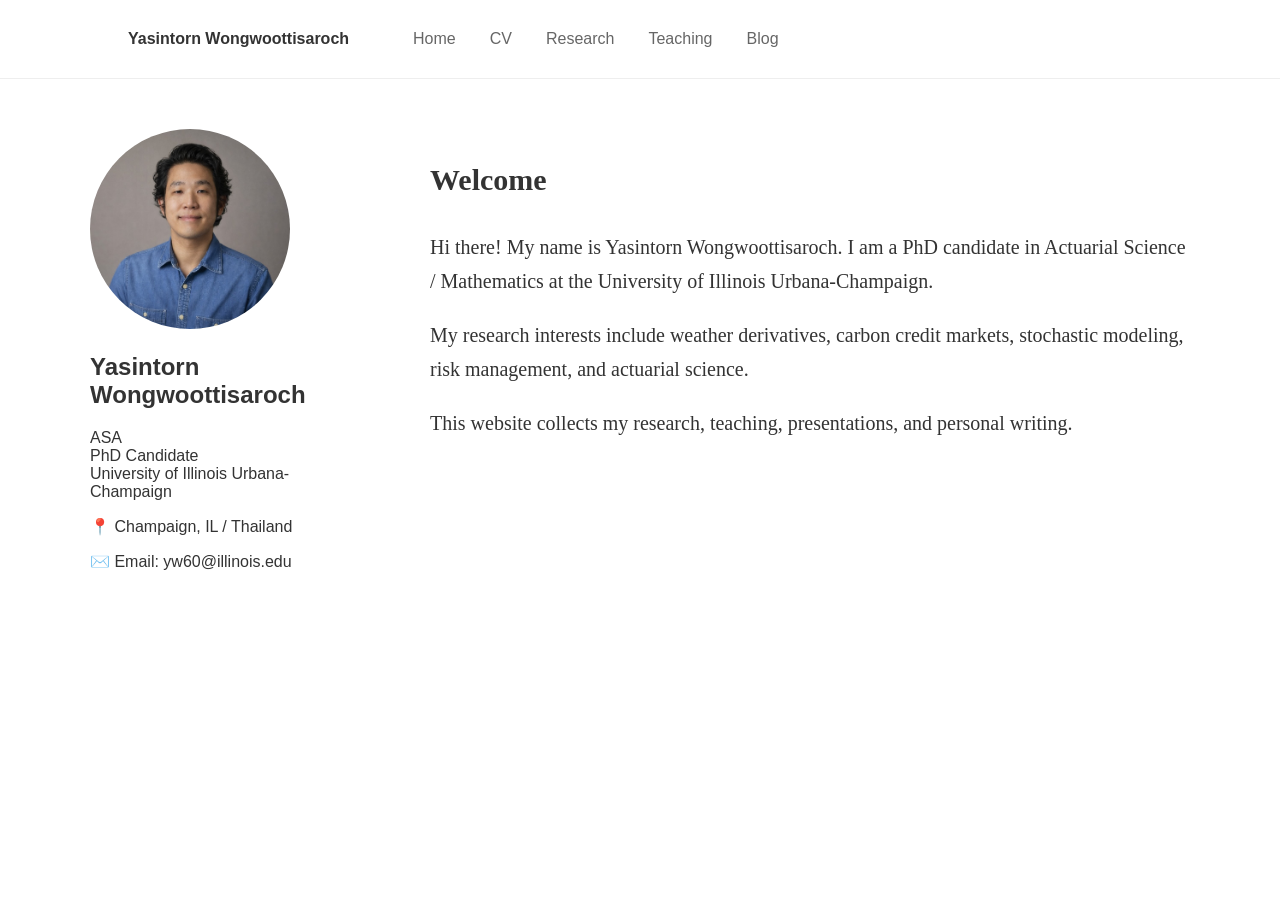
==== index.html @ a0561ae0 "Update index.html" ====
<!DOCTYPE html>
<html>
<head>
  <title>Yasintorn Wongwoottisaroch</title>
  <link rel="stylesheet" href="style.css">
</head>
<body>

<nav>
  <strong>Yasintorn Wongwoottisaroch</strong>
  <a href="index.html">Home</a>
  <a href="cv.html">CV</a>
  <a href="research.html">Research</a>
  <a href="teaching.html">Teaching</a>
  <a href="blog.html">Blog</a>
</nav>

<main>
  <aside>
    <img src="Headshot_2026.jpg" alt="Yasintorn photo">
    <h2>Yasintorn Wongwoottisaroch</h2>
    <p>ASA<br>PhD Candidate<br>University of Illinois Urbana-Champaign</p>
    <p>📍 Champaign, IL / Thailand</p>
    <p>✉️ Email: yw60@illinois.edu</p>
  </aside>

  <section>
    <h1>Welcome</h1>
    <p>
      Hi there! My name is Yasintorn Wongwoottisaroch. I am a PhD candidate in Actuarial Science / Mathematics at the University of Illinois Urbana-Champaign.
    </p>

    <p>
      My research interests include weather derivatives, carbon credit markets, stochastic modeling, risk management, and actuarial science.
    </p>

    <p>
      This website collects my research, teaching, presentations, and personal writing.
    </p>
  </section>
</main>

</body>
</html>
---- style.css ----
body {
  font-family: Georgia, serif;
  margin: 0;
  color: #333;
}

nav {
  padding: 30px 10%;
  border-bottom: 1px solid #eee;
}

nav strong {
  margin-right: 60px;
  font-family: Arial, sans-serif;
}

nav a {
  margin-right: 30px;
  text-decoration: none;
  color: #666;
  font-family: Arial, sans-serif;
}

main {
  display: flex;
  gap: 80px;
  max-width: 1100px;
  margin: 50px auto;
}

aside {
  width: 260px;
  font-family: Arial, sans-serif;
}

aside img {
  width: 200px;
  height: 200px;
  border-radius: 50%;
  object-fit: cover;
}

section {
  flex: 1;
  font-size: 20px;
  line-height: 1.7;
}
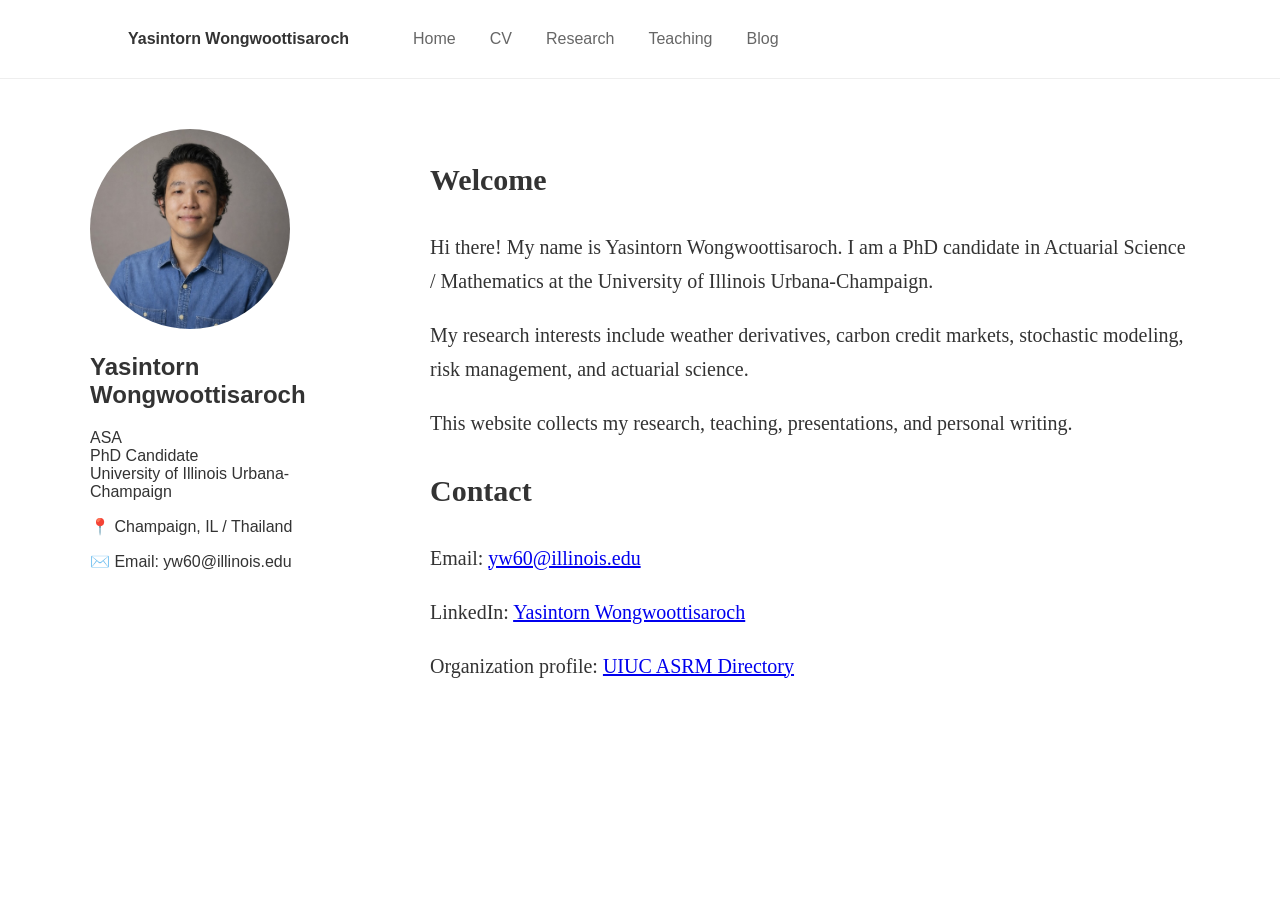
==== commit 1dee1008: "Update index.html" ====
--- a/index.html
+++ b/index.html
@@ -36,6 +36,12 @@
 
     <p>
       This website collects my research, teaching, presentations, and personal writing.
+<h2>Contact</h2> 
+    <p> Email: <a href="mailto:yw60@illinois.edu">yw60@illinois.edu</a> </p>
+    <p> LinkedIn: <a href="https://www.linkedin.com/in/yasintorn-wongwoottisaroch-asa-2450071b2/" target="_blank"> Yasintorn Wongwoottisaroch </a> </p>
+    <p> Organization profile: <a href="https://asrm.illinois.edu/directory/profile/yw60" target="_blank"> UIUC ASRM Directory </a> 
+
+      
     </p>
   </section>
 </main>
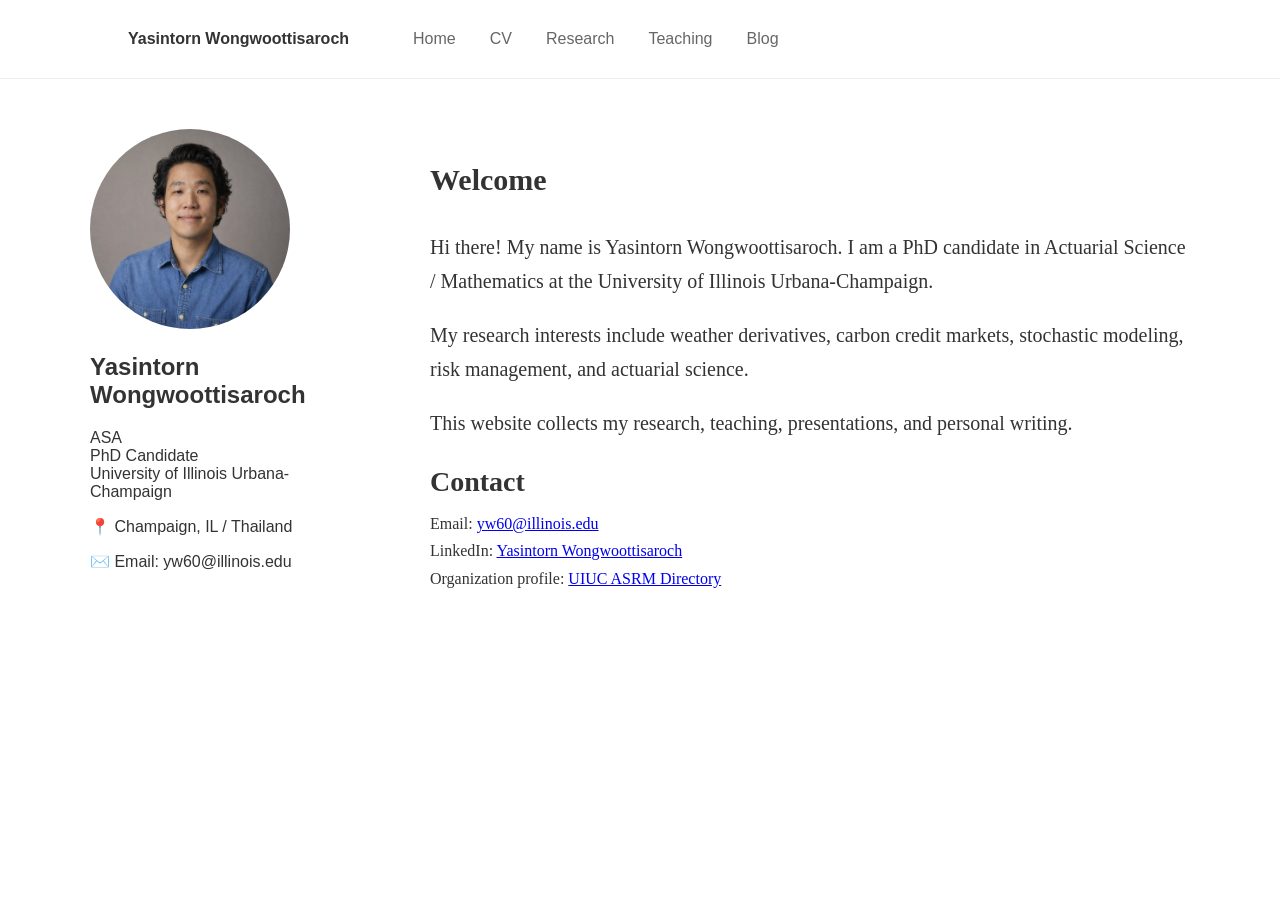
==== commit 1ff808b4: "Update index.html" ====
--- a/index.html
+++ b/index.html
@@ -17,7 +17,7 @@
 
 <main>
   <aside>
-    <img src="Headshot_2026.jpg" alt="Yasintorn photo">
+    <img src="profile.jpg" alt="Yasintorn photo">
     <h2>Yasintorn Wongwoottisaroch</h2>
     <p>ASA<br>PhD Candidate<br>University of Illinois Urbana-Champaign</p>
     <p>📍 Champaign, IL / Thailand</p>
@@ -36,13 +36,13 @@
 
     <p>
       This website collects my research, teaching, presentations, and personal writing.
-<h2>Contact</h2> 
-    <p> Email: <a href="mailto:yw60@illinois.edu">yw60@illinois.edu</a> </p>
-    <p> LinkedIn: <a href="https://www.linkedin.com/in/yasintorn-wongwoottisaroch-asa-2450071b2/" target="_blank"> Yasintorn Wongwoottisaroch </a> </p>
-    <p> Organization profile: <a href="https://asrm.illinois.edu/directory/profile/yw60" target="_blank"> UIUC ASRM Directory </a> 
+<div class="contact-section">
+  <h2>Contact</h2>
 
-      
-    </p>
+  <p>Email: <a href="mailto:yw60@illinois.edu">yw60@illinois.edu</a></p>
+  <p>LinkedIn: <a href="https://www.linkedin.com/in/yasintorn-wongwoottisaroch-asa-2450071b2/">Yasintorn Wongwoottisaroch</a></p>
+  <p>Organization profile: <a href="https://asrm.illinois.edu/directory/profile/yw60">UIUC ASRM Directory</a></p>
+</div>
   </section>
 </main>
 
--- a/style.css
+++ b/style.css
@@ -45,3 +45,17 @@
   font-size: 20px;
   line-height: 1.7;
 }
+
+.contact-section {
+  font-size: 16px;
+  line-height: 1.35;
+}
+
+.contact-section h2 {
+  font-size: 28px;
+  margin-bottom: 12px;
+}
+
+.contact-section p {
+  margin: 6px 0;
+}
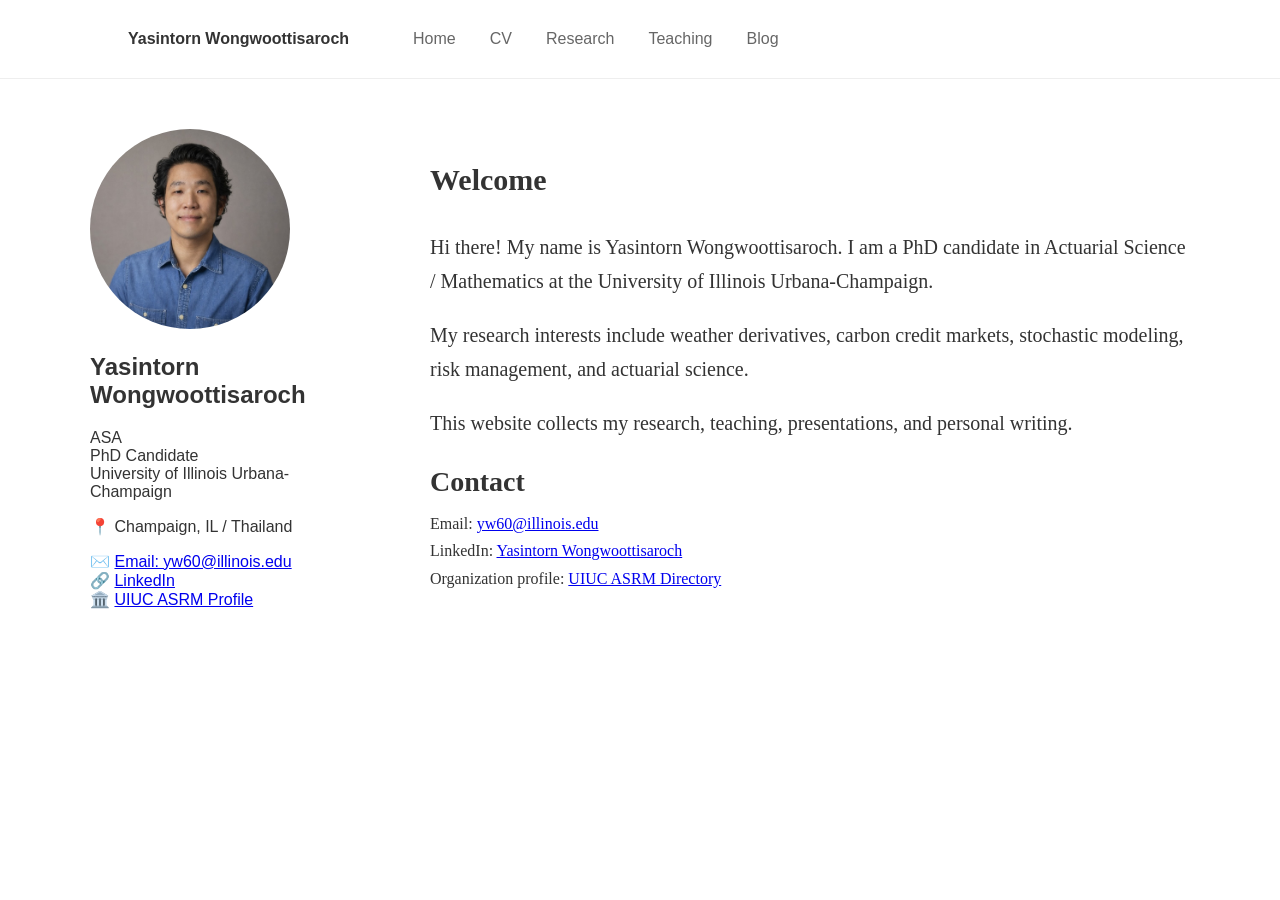
==== commit 47c5b66f: "Update index.html" ====
--- a/index.html
+++ b/index.html
@@ -21,7 +21,11 @@
     <h2>Yasintorn Wongwoottisaroch</h2>
     <p>ASA<br>PhD Candidate<br>University of Illinois Urbana-Champaign</p>
     <p>📍 Champaign, IL / Thailand</p>
-    <p>✉️ Email: yw60@illinois.edu</p>
+    <p>
+  ✉️ <a href="mailto:yw60@illinois.edu">Email: yw60@illinois.edu</a><br>
+  🔗 <a href="https://www.linkedin.com/in/yasintorn-wongwoottisaroch-asa-2450071b2/" target="_blank">LinkedIn</a><br>
+  🏛️ <a href="https://asrm.illinois.edu/directory/profile/yw60" target="_blank">UIUC ASRM Profile</a>
+</p>
   </aside>
 
   <section>
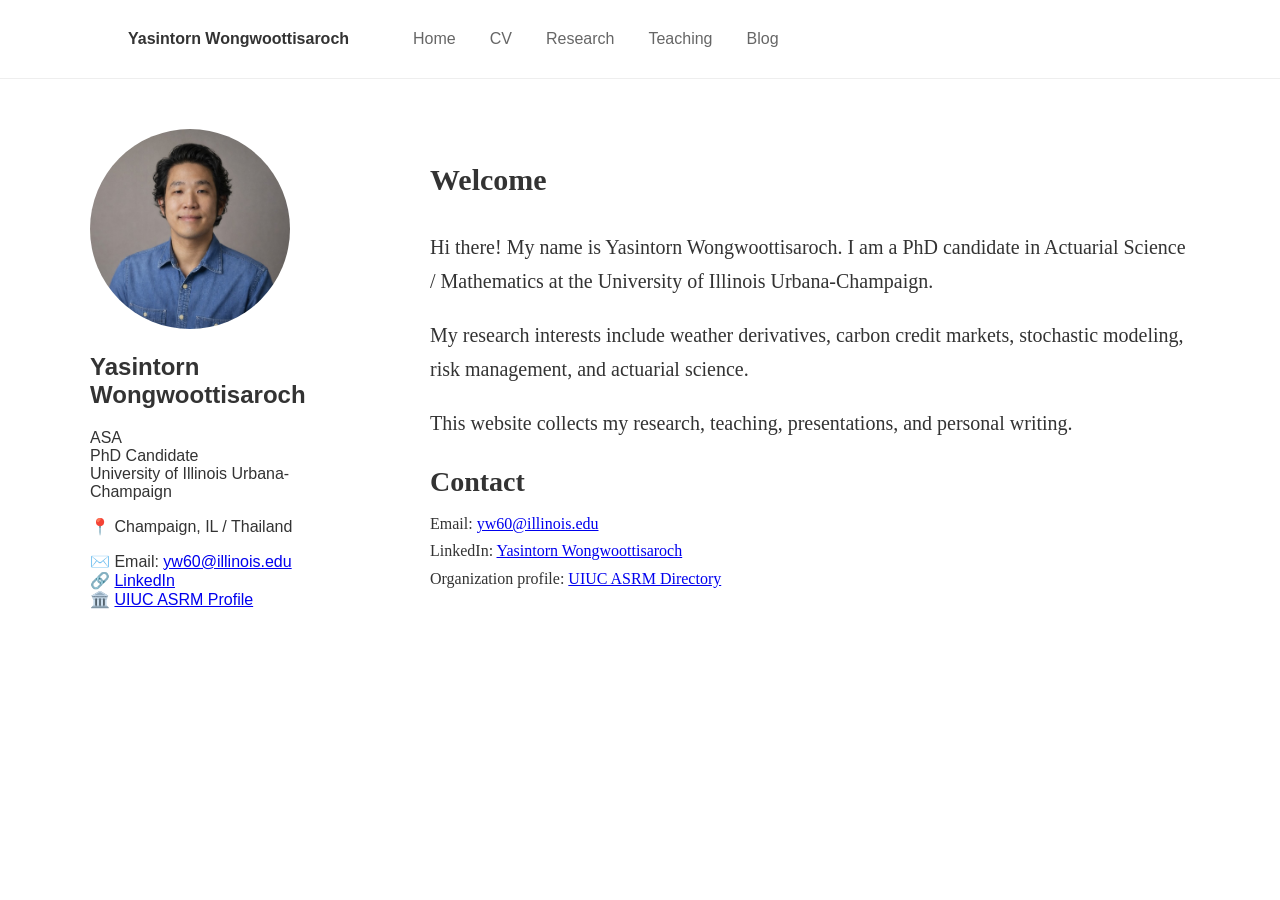
==== commit af7cfffe: "Fix email link formatting in index.html" ====
--- a/index.html
+++ b/index.html
@@ -22,7 +22,7 @@
     <p>ASA<br>PhD Candidate<br>University of Illinois Urbana-Champaign</p>
     <p>📍 Champaign, IL / Thailand</p>
     <p>
-  ✉️ <a href="mailto:yw60@illinois.edu">Email: yw60@illinois.edu</a><br>
+  ✉️ Email: <a href="mailto:yw60@illinois.edu">yw60@illinois.edu</a><br>
   🔗 <a href="https://www.linkedin.com/in/yasintorn-wongwoottisaroch-asa-2450071b2/" target="_blank">LinkedIn</a><br>
   🏛️ <a href="https://asrm.illinois.edu/directory/profile/yw60" target="_blank">UIUC ASRM Profile</a>
 </p>
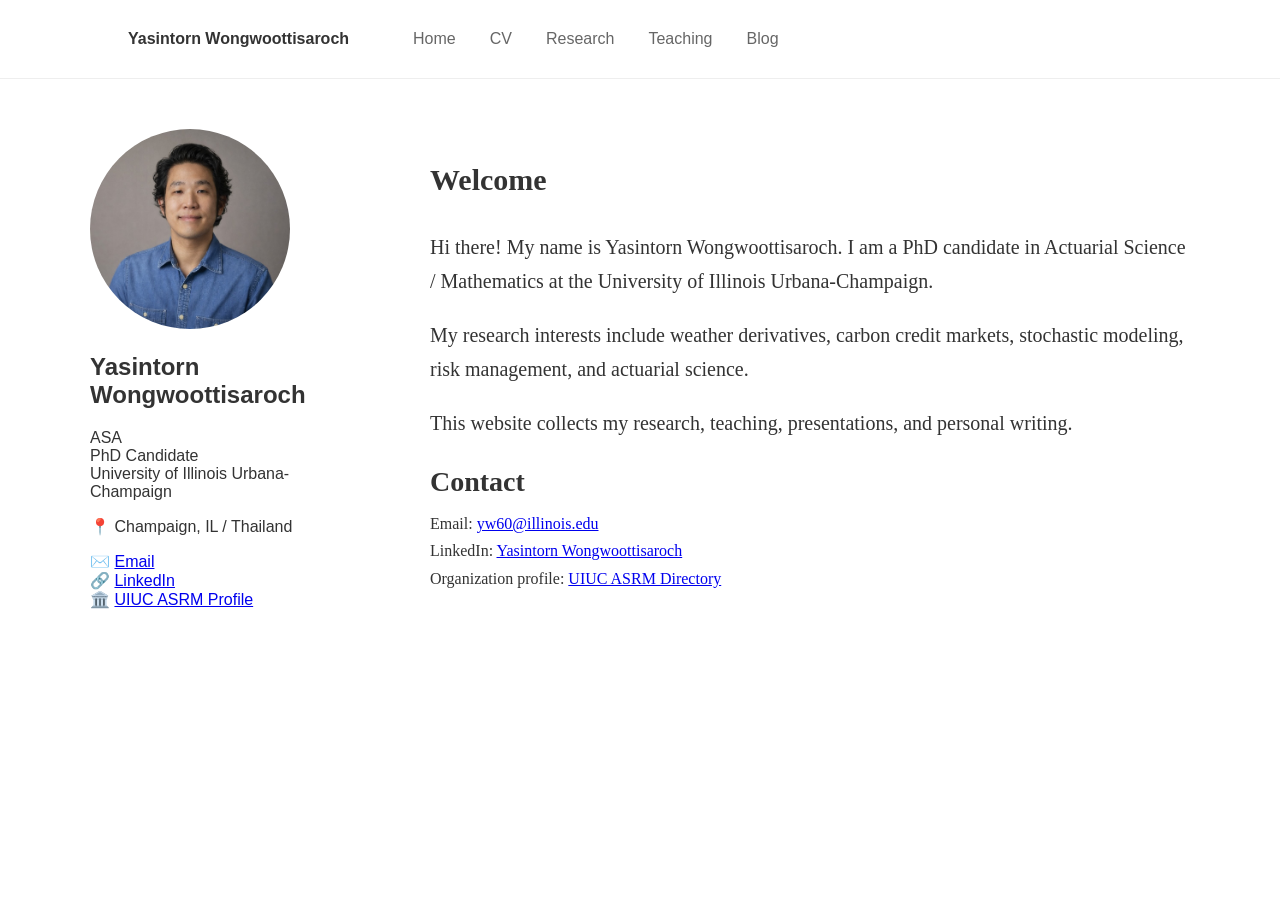
==== commit cbe8b2a4: "Update email link text in index.html" ====
--- a/index.html
+++ b/index.html
@@ -22,7 +22,7 @@
     <p>ASA<br>PhD Candidate<br>University of Illinois Urbana-Champaign</p>
     <p>📍 Champaign, IL / Thailand</p>
     <p>
-  ✉️ Email: <a href="mailto:yw60@illinois.edu">yw60@illinois.edu</a><br>
+  ✉️ <a href="mailto:yw60@illinois.edu">Email</a><br>
   🔗 <a href="https://www.linkedin.com/in/yasintorn-wongwoottisaroch-asa-2450071b2/" target="_blank">LinkedIn</a><br>
   🏛️ <a href="https://asrm.illinois.edu/directory/profile/yw60" target="_blank">UIUC ASRM Profile</a>
 </p>
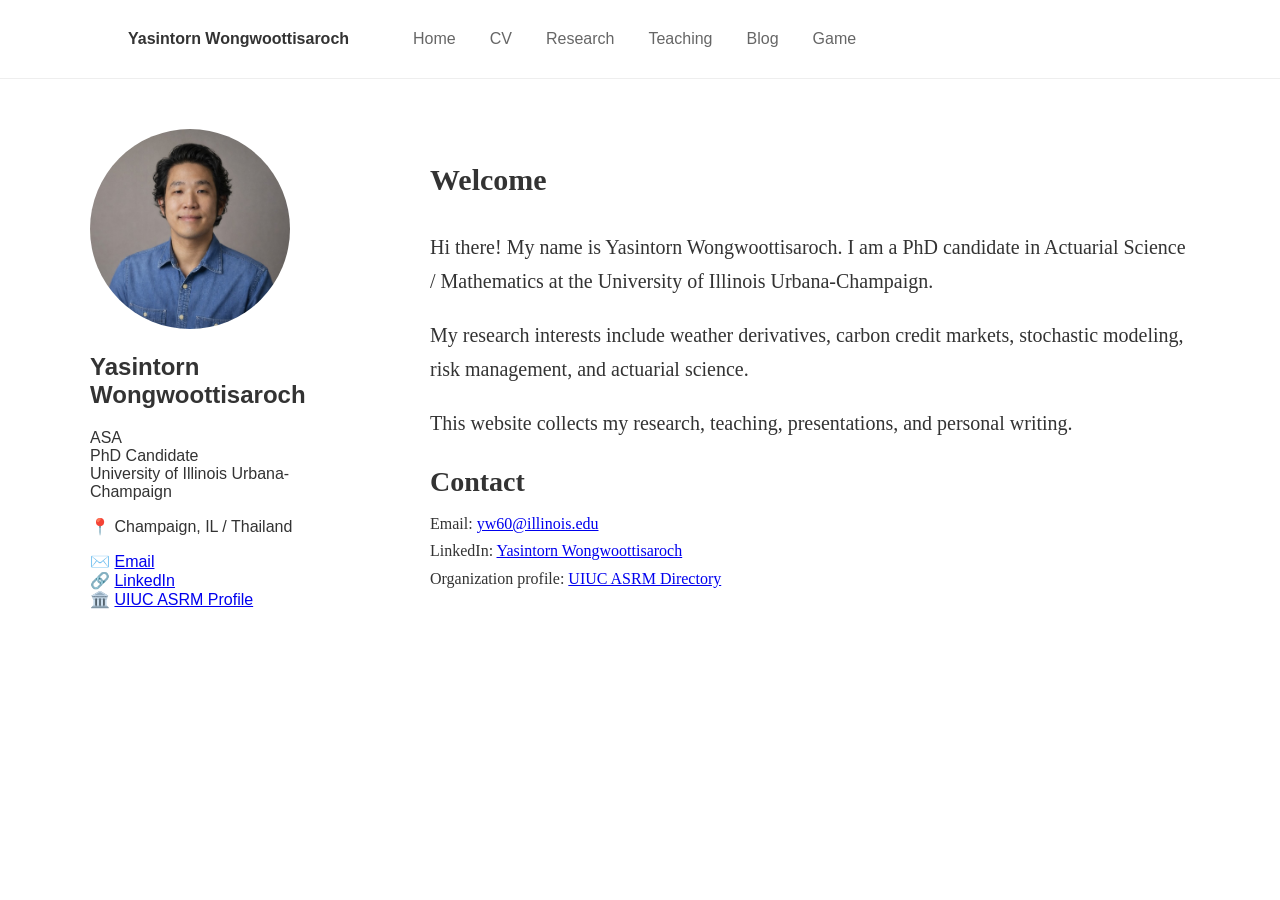
==== commit 1896c0ac: "Add link to Game page in navigation" ====
--- a/index.html
+++ b/index.html
@@ -13,6 +13,7 @@
   <a href="research.html">Research</a>
   <a href="teaching.html">Teaching</a>
   <a href="blog.html">Blog</a>
+  <a href="game.html">Game</a>
 </nav>
 
 <main>
--- a/style.css
+++ b/style.css
@@ -59,3 +59,30 @@
 .contact-section p {
   margin: 6px 0;
 }
+
+.game-grid {
+  display: flex;
+  flex-wrap: wrap;
+  gap: 12px;
+  margin-bottom: 25px;
+}
+
+.game-card {
+  padding: 12px 16px;
+  border: 1px solid #ccc;
+  background: #f8f8f8;
+  cursor: pointer;
+  border-radius: 8px;
+  font-size: 16px;
+}
+
+.game-card.selected {
+  border: 2px solid #333;
+  background: #eaeaea;
+}
+
+.game-card.matched {
+  background: #d7f5d7;
+  border-color: #6abf69;
+  color: #1f6b1f;
+}
